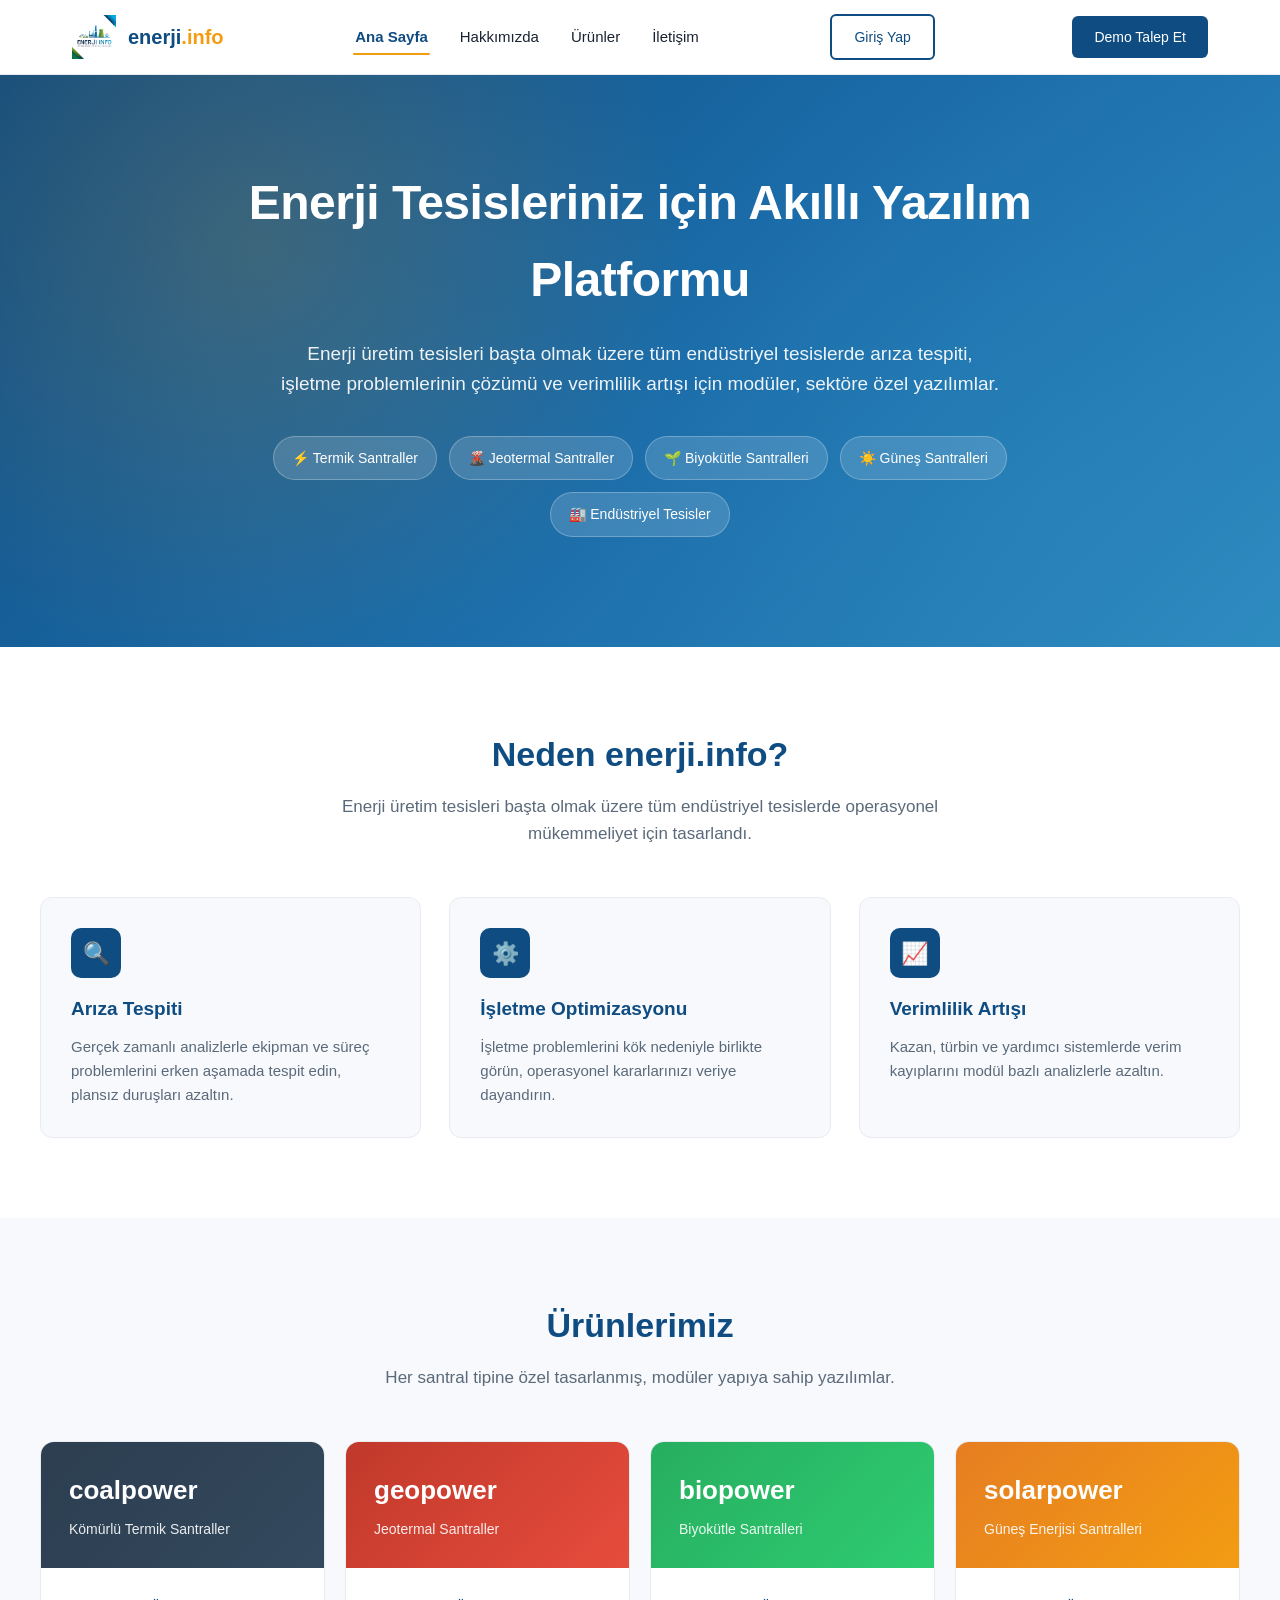
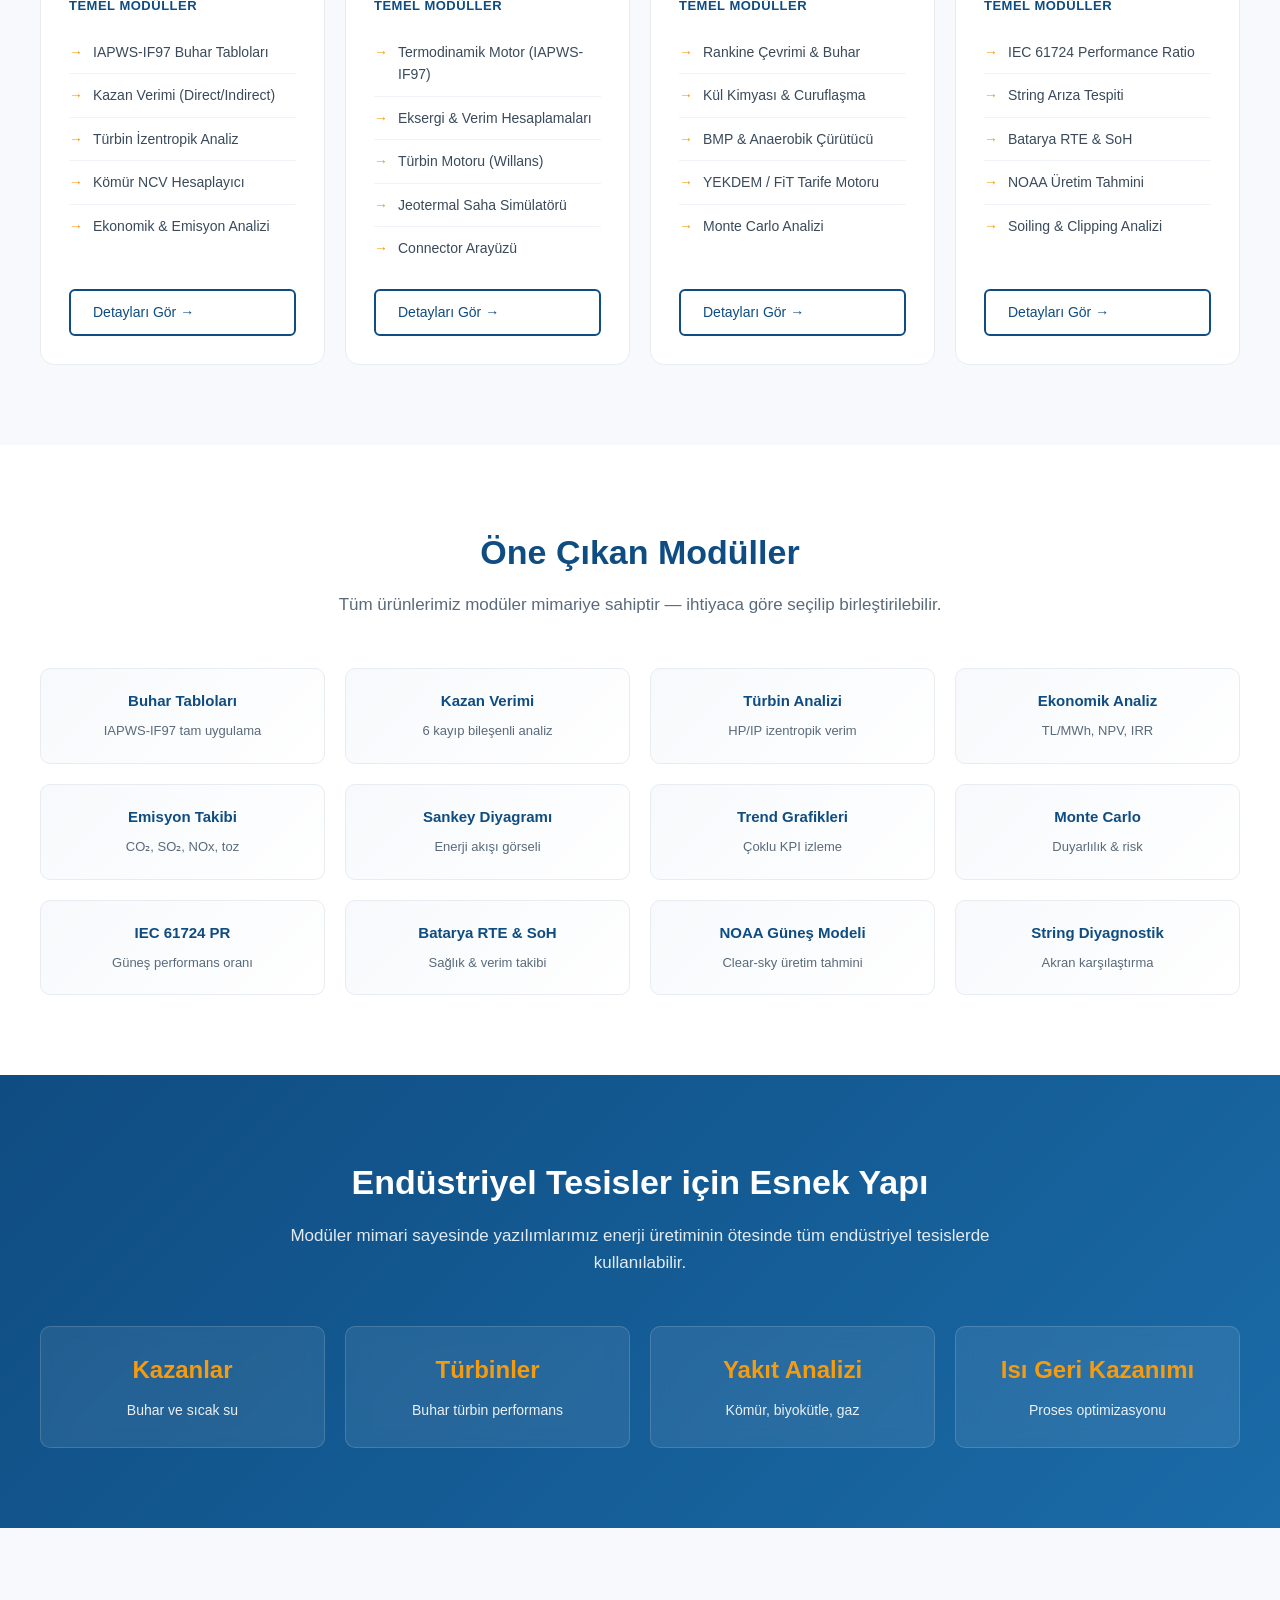
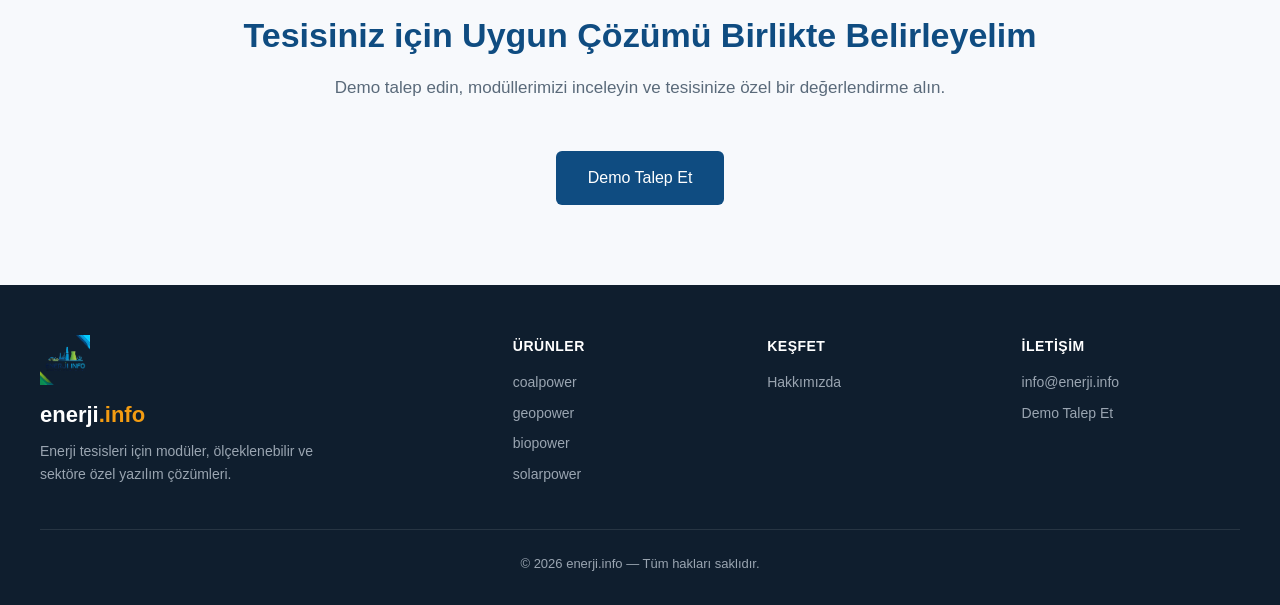
==== index.html @ 6d0bde65 "feat: initial commit + Giris Yap butonu (powersuite-zeta.vercel.app/login)" ====
<!DOCTYPE html>
<html lang="tr">
<head>
<meta charset="UTF-8">
<meta name="viewport" content="width=device-width, initial-scale=1.0">
<title>enerji.info — Enerji Yazılım Platformu</title>
<meta name="description" content="Enerji üretim tesisleri ve endüstriyel tesisler için arıza tespiti, işletme optimizasyonu ve verimlilik artışı yazılımları. coalpower, geopower, biopower.">
<!-- Open Graph / Sosyal paylaşım -->
<meta property="og:type" content="website">
<meta property="og:site_name" content="enerji.info">
<meta property="og:locale" content="tr_TR">
<meta property="og:url" content="https://enerjiinfoweb.vercel.app/">
<meta property="og:title" content="Enerji Tesisleri için Akıllı Yazılım Platformu — enerji.info">
<meta property="og:description" content="Enerji üretim tesisleri ve endüstriyel tesisler için arıza tespiti, işletme optimizasyonu ve verimlilik artışı yazılımları.">
<meta property="og:image" content="https://enerjiinfoweb.vercel.app/enerji.infologo.png">
<meta property="og:image:width" content="500">
<meta property="og:image:height" content="500">
<meta name="twitter:card" content="summary_large_image">
<meta name="twitter:title" content="Enerji Tesisleri için Akıllı Yazılım Platformu — enerji.info">
<meta name="twitter:description" content="Enerji üretim tesisleri ve endüstriyel tesisler için arıza tespiti, işletme optimizasyonu ve verimlilik artışı yazılımları.">
<meta name="twitter:image" content="https://enerjiinfoweb.vercel.app/enerji.infologo.png">
<link rel="canonical" href="https://enerjiinfoweb.vercel.app/">
<link rel="icon" href="enerji.infologo.png">
<link rel="stylesheet" href="assets/style.css">
</head>
<body>

<header class="site-header">
  <div class="nav">
    <a href="index.html" class="brand">
      <img src="enerji.infologo.png" alt="enerji.info">
      <span class="brand-text">enerji<span>.info</span></span>
    </a>
    <button class="mobile-toggle" aria-label="Menü">☰</button>
    <ul class="nav-links">
      <li><a href="index.html">Ana Sayfa</a></li>
      <li><a href="about.html">Hakkımızda</a></li>
      <li><a href="products.html">Ürünler</a></li>
      <li><a href="contact.html">İletişim</a></li>
    </ul>
    <a href="https://powersuite-zeta.vercel.app/login" class="cta-btn ghost" style="margin-right:8px;">Giriş Yap</a>
    <a href="contact.html" class="cta-btn">Demo Talep Et</a>
  </div>
</header>

<section class="hero">
  <div class="hero-content">
    <h1>Enerji Tesisleriniz için Akıllı Yazılım Platformu</h1>
    <p>Enerji üretim tesisleri başta olmak üzere tüm endüstriyel tesislerde arıza tespiti, işletme problemlerinin çözümü ve verimlilik artışı için modüler, sektöre özel yazılımlar.</p>
    <div class="hero-badges">
      <div class="badge">⚡ Termik Santraller</div>
      <div class="badge">🌋 Jeotermal Santraller</div>
      <div class="badge">🌱 Biyokütle Santralleri</div>
      <div class="badge">☀️ Güneş Santralleri</div>
      <div class="badge">🏭 Endüstriyel Tesisler</div>
    </div>
  </div>
</section>

<section>
  <div class="container">
    <div class="section-header">
      <h2>Neden enerji.info?</h2>
      <p>Enerji üretim tesisleri başta olmak üzere tüm endüstriyel tesislerde operasyonel mükemmeliyet için tasarlandı.</p>
    </div>
    <div class="grid-3">
      <div class="card">
        <div class="card-icon">🔍</div>
        <h3>Arıza Tespiti</h3>
        <p>Gerçek zamanlı analizlerle ekipman ve süreç problemlerini erken aşamada tespit edin, plansız duruşları azaltın.</p>
      </div>
      <div class="card">
        <div class="card-icon">⚙️</div>
        <h3>İşletme Optimizasyonu</h3>
        <p>İşletme problemlerini kök nedeniyle birlikte görün, operasyonel kararlarınızı veriye dayandırın.</p>
      </div>
      <div class="card">
        <div class="card-icon">📈</div>
        <h3>Verimlilik Artışı</h3>
        <p>Kazan, türbin ve yardımcı sistemlerde verim kayıplarını modül bazlı analizlerle azaltın.</p>
      </div>
    </div>
  </div>
</section>

<section class="bg-soft">
  <div class="container">
    <div class="section-header">
      <h2>Ürünlerimiz</h2>
      <p>Her santral tipine özel tasarlanmış, modüler yapıya sahip yazılımlar.</p>
    </div>
    <div class="grid-4">

      <div class="product-card">
        <div class="product-header coalpower-header">
          <h3>coalpower</h3>
          <p>Kömürlü Termik Santraller</p>
        </div>
        <div class="product-body">
          <h4>Temel Modüller</h4>
          <ul class="module-list">
            <li>IAPWS-IF97 Buhar Tabloları</li>
            <li>Kazan Verimi (Direct/Indirect)</li>
            <li>Türbin İzentropik Analiz</li>
            <li>Kömür NCV Hesaplayıcı</li>
            <li>Ekonomik & Emisyon Analizi</li>
          </ul>
          <a href="coalpower.html" class="cta-btn ghost">Detayları Gör →</a>
        </div>
      </div>

      <div class="product-card">
        <div class="product-header geopower-header">
          <h3>geopower</h3>
          <p>Jeotermal Santraller</p>
        </div>
        <div class="product-body">
          <h4>Temel Modüller</h4>
          <ul class="module-list">
            <li>Termodinamik Motor (IAPWS-IF97)</li>
            <li>Eksergi & Verim Hesaplamaları</li>
            <li>Türbin Motoru (Willans)</li>
            <li>Jeotermal Saha Simülatörü</li>
            <li>Connector Arayüzü</li>
          </ul>
          <a href="geopower.html" class="cta-btn ghost">Detayları Gör →</a>
        </div>
      </div>

      <div class="product-card">
        <div class="product-header biopower-header">
          <h3>biopower</h3>
          <p>Biyokütle Santralleri</p>
        </div>
        <div class="product-body">
          <h4>Temel Modüller</h4>
          <ul class="module-list">
            <li>Rankine Çevrimi & Buhar</li>
            <li>Kül Kimyası & Curuflaşma</li>
            <li>BMP & Anaerobik Çürütücü</li>
            <li>YEKDEM / FiT Tarife Motoru</li>
            <li>Monte Carlo Analizi</li>
          </ul>
          <a href="biopower.html" class="cta-btn ghost">Detayları Gör →</a>
        </div>
      </div>

      <div class="product-card">
        <div class="product-header solarpower-header">
          <h3>solarpower</h3>
          <p>Güneş Enerjisi Santralleri</p>
        </div>
        <div class="product-body">
          <h4>Temel Modüller</h4>
          <ul class="module-list">
            <li>IEC 61724 Performance Ratio</li>
            <li>String Arıza Tespiti</li>
            <li>Batarya RTE & SoH</li>
            <li>NOAA Üretim Tahmini</li>
            <li>Soiling & Clipping Analizi</li>
          </ul>
          <a href="solarpower.html" class="cta-btn ghost">Detayları Gör →</a>
        </div>
      </div>

    </div>
  </div>
</section>

<section>
  <div class="container">
    <div class="section-header">
      <h2>Öne Çıkan Modüller</h2>
      <p>Tüm ürünlerimiz modüler mimariye sahiptir — ihtiyaca göre seçilip birleştirilebilir.</p>
    </div>
    <div class="grid-4">
      <div class="module-chip"><strong>Buhar Tabloları</strong><span>IAPWS-IF97 tam uygulama</span></div>
      <div class="module-chip"><strong>Kazan Verimi</strong><span>6 kayıp bileşenli analiz</span></div>
      <div class="module-chip"><strong>Türbin Analizi</strong><span>HP/IP izentropik verim</span></div>
      <div class="module-chip"><strong>Ekonomik Analiz</strong><span>TL/MWh, NPV, IRR</span></div>
      <div class="module-chip"><strong>Emisyon Takibi</strong><span>CO₂, SO₂, NOx, toz</span></div>
      <div class="module-chip"><strong>Sankey Diyagramı</strong><span>Enerji akışı görseli</span></div>
      <div class="module-chip"><strong>Trend Grafikleri</strong><span>Çoklu KPI izleme</span></div>
      <div class="module-chip"><strong>Monte Carlo</strong><span>Duyarlılık & risk</span></div>
      <div class="module-chip"><strong>IEC 61724 PR</strong><span>Güneş performans oranı</span></div>
      <div class="module-chip"><strong>Batarya RTE & SoH</strong><span>Sağlık & verim takibi</span></div>
      <div class="module-chip"><strong>NOAA Güneş Modeli</strong><span>Clear-sky üretim tahmini</span></div>
      <div class="module-chip"><strong>String Diyagnostik</strong><span>Akran karşılaştırma</span></div>
    </div>
  </div>
</section>

<section class="bg-primary">
  <div class="container">
    <div class="section-header">
      <h2>Endüstriyel Tesisler için Esnek Yapı</h2>
      <p>Modüler mimari sayesinde yazılımlarımız enerji üretiminin ötesinde tüm endüstriyel tesislerde kullanılabilir.</p>
    </div>
    <div class="grid-4">
      <div class="ind-item"><strong>Kazanlar</strong><span>Buhar ve sıcak su</span></div>
      <div class="ind-item"><strong>Türbinler</strong><span>Buhar türbin performans</span></div>
      <div class="ind-item"><strong>Yakıt Analizi</strong><span>Kömür, biyokütle, gaz</span></div>
      <div class="ind-item"><strong>Isı Geri Kazanımı</strong><span>Proses optimizasyonu</span></div>
    </div>
  </div>
</section>

<section class="bg-soft">
  <div class="container">
    <div class="section-header">
      <h2>Tesisiniz için Uygun Çözümü Birlikte Belirleyelim</h2>
      <p>Demo talep edin, modüllerimizi inceleyin ve tesisinize özel bir değerlendirme alın.</p>
    </div>
    <div style="text-align: center;">
      <a href="contact.html" class="cta-btn large">Demo Talep Et</a>
    </div>
  </div>
</section>

<footer class="site-footer">
  <div class="footer-content">
    <div class="footer-brand">
      <img src="enerji.infologo.png" alt="enerji.info logo">
      <div class="brand-text">enerji<span style="color:#f39c12;">.info</span></div>
      <p>Enerji tesisleri için modüler, ölçeklenebilir ve sektöre özel yazılım çözümleri.</p>
    </div>
    <div class="footer-col">
      <h5>Ürünler</h5>
      <ul>
        <li><a href="coalpower.html">coalpower</a></li>
        <li><a href="geopower.html">geopower</a></li>
        <li><a href="biopower.html">biopower</a></li>
        <li><a href="solarpower.html">solarpower</a></li>
      </ul>
    </div>
    <div class="footer-col">
      <h5>Keşfet</h5>
      <ul>
        <li><a href="about.html">Hakkımızda</a></li>
          </ul>
    </div>
    <div class="footer-col">
      <h5>İletişim</h5>
      <ul>
        <li><a href="mailto:info@enerji.info">info@enerji.info</a></li>
        <li><a href="contact.html">Demo Talep Et</a></li>
      </ul>
    </div>
  </div>
  <div class="footer-bottom">© 2026 enerji.info — Tüm hakları saklıdır.</div>
</footer>

<script src="assets/nav.js"></script>
<!-- Vercel Web Analytics + Speed Insights -->
<script defer src="/_vercel/insights/script.js"></script>
<script defer src="/_vercel/speed-insights/script.js"></script>
</body>
</html>
---- assets/style.css ----
/* ===== enerji.info — shared stylesheet ===== */
* { margin: 0; padding: 0; box-sizing: border-box; }

:root {
  --primary: #0f4c81;
  --primary-dark: #0a3862;
  --accent: #f39c12;
  --coalpower: #2c3e50;
  --geopower: #c0392b;
  --biopower: #27ae60;
  --bg: #ffffff;
  --bg-soft: #f7f9fc;
  --text: #1a2332;
  --text-muted: #5a6a7a;
  --border: #e8ecf1;
}

html { scroll-behavior: smooth; }
body {
  font-family: -apple-system, BlinkMacSystemFont, 'Segoe UI', Roboto, sans-serif;
  line-height: 1.6;
  color: var(--text);
  background: var(--bg);
}
a { color: inherit; text-decoration: none; }
img { max-width: 100%; height: auto; display: block; }

/* ===== Header / Nav ===== */
header.site-header {
  position: sticky;
  top: 0;
  background: rgba(255,255,255,0.96);
  backdrop-filter: blur(10px);
  border-bottom: 1px solid var(--border);
  z-index: 100;
}
.nav {
  max-width: 1200px;
  margin: 0 auto;
  padding: 14px 32px;
  display: flex;
  justify-content: space-between;
  align-items: center;
  gap: 24px;
}
.brand {
  display: flex;
  align-items: center;
  gap: 12px;
}
.brand img {
  height: 44px;
  width: 44px;
  object-fit: contain;
}
.brand-text {
  font-size: 20px;
  font-weight: 700;
  color: var(--primary);
}
.brand-text span { color: var(--accent); }

.nav-links {
  display: flex;
  gap: 28px;
  font-size: 15px;
  list-style: none;
}
.nav-links a {
  padding: 6px 2px;
  position: relative;
  transition: color 0.2s;
}
.nav-links a:hover { color: var(--primary); }
.nav-links a.active {
  color: var(--primary);
  font-weight: 600;
}
.nav-links a.active::after {
  content: '';
  position: absolute;
  left: 0; right: 0; bottom: -4px;
  height: 2px;
  background: var(--accent);
  border-radius: 2px;
}

.cta-btn {
  background: var(--primary);
  color: #fff !important;
  padding: 10px 22px;
  border-radius: 6px;
  font-size: 14px;
  font-weight: 500;
  transition: background 0.2s, transform 0.1s;
  display: inline-block;
  border: none;
  cursor: pointer;
}
.cta-btn:hover { background: var(--primary-dark); }
.cta-btn.large { padding: 14px 32px; font-size: 16px; }
.cta-btn.ghost {
  background: transparent;
  color: var(--primary) !important;
  border: 2px solid var(--primary);
}
.cta-btn.ghost:hover { background: var(--primary); color: #fff !important; }

/* Mobile menu */
.mobile-toggle {
  display: none;
  background: none;
  border: none;
  font-size: 24px;
  cursor: pointer;
  color: var(--primary);
}

/* ===== Hero ===== */
.hero {
  background: linear-gradient(135deg, #0f4c81 0%, #1a6ba8 50%, #2e8bc0 100%);
  color: #fff;
  padding: 90px 32px 110px;
  text-align: center;
  position: relative;
  overflow: hidden;
}
.hero::before {
  content: '';
  position: absolute;
  inset: 0;
  background-image:
    radial-gradient(circle at 20% 30%, rgba(243,156,18,0.18) 0%, transparent 40%),
    radial-gradient(circle at 80% 70%, rgba(46,139,192,0.22) 0%, transparent 40%);
}
.hero-content { position: relative; max-width: 900px; margin: 0 auto; }
.hero h1 {
  font-size: 48px;
  font-weight: 700;
  margin-bottom: 20px;
  letter-spacing: -0.5px;
}
.hero p {
  font-size: 19px;
  opacity: 0.92;
  max-width: 720px;
  margin: 0 auto 32px;
}
.hero-badges {
  display: flex;
  gap: 12px;
  justify-content: center;
  flex-wrap: wrap;
  margin-top: 36px;
}
.badge {
  background: rgba(255,255,255,0.15);
  padding: 10px 18px;
  border-radius: 30px;
  font-size: 14px;
  border: 1px solid rgba(255,255,255,0.25);
}

/* Secondary hero (for subpages) */
.page-hero {
  background: linear-gradient(135deg, #0f4c81, #1a6ba8);
  color: #fff;
  padding: 70px 32px 60px;
  text-align: center;
}
.page-hero h1 {
  font-size: 40px;
  margin-bottom: 12px;
  font-weight: 700;
}
.page-hero p {
  font-size: 17px;
  opacity: 0.9;
  max-width: 720px;
  margin: 0 auto;
}
.breadcrumb {
  margin-top: 14px;
  font-size: 13px;
  opacity: 0.8;
}
.breadcrumb a { color: #fff; }
.breadcrumb a:hover { text-decoration: underline; }

/* ===== Sections ===== */
section { padding: 80px 32px; }
.container { max-width: 1200px; margin: 0 auto; }
.section-header { text-align: center; margin-bottom: 50px; }
.section-header.left { text-align: left; margin-bottom: 30px; }
.section-header h2 {
  font-size: 34px;
  font-weight: 700;
  margin-bottom: 12px;
  color: var(--primary);
}
.section-header p {
  font-size: 17px;
  color: var(--text-muted);
  max-width: 700px;
  margin: 0 auto;
}
.section-header.left p { margin: 0; }

.bg-soft { background: var(--bg-soft); }
.bg-primary {
  background: linear-gradient(135deg, var(--primary), #1a6ba8);
  color: #fff;
}
.bg-primary h2 { color: #fff; }
.bg-primary .section-header p { color: rgba(255,255,255,0.88); }

/* ===== Grids ===== */
.grid-3 { display: grid; grid-template-columns: repeat(3, 1fr); gap: 28px; }
.grid-4 { display: grid; grid-template-columns: repeat(4, 1fr); gap: 20px; }
.grid-2 { display: grid; grid-template-columns: repeat(2, 1fr); gap: 32px; }

/* ===== Cards ===== */
.card {
  padding: 30px;
  border-radius: 12px;
  background: var(--bg-soft);
  border: 1px solid var(--border);
  transition: transform 0.2s, box-shadow 0.2s;
}
.card.white { background: #fff; }
.card:hover {
  transform: translateY(-4px);
  box-shadow: 0 12px 32px rgba(15,76,129,0.1);
}
.card-icon {
  width: 50px; height: 50px;
  border-radius: 10px;
  background: var(--primary);
  color: #fff;
  display: flex;
  align-items: center;
  justify-content: center;
  font-size: 22px;
  margin-bottom: 16px;
}
.card h3 { font-size: 19px; margin-bottom: 10px; color: var(--primary); }
.card p { color: var(--text-muted); font-size: 15px; }

/* ===== Product Cards ===== */
.product-card {
  background: #fff;
  border-radius: 14px;
  overflow: hidden;
  border: 1px solid var(--border);
  transition: transform 0.2s, box-shadow 0.2s;
  display: flex;
  flex-direction: column;
}
.product-card:hover {
  transform: translateY(-6px);
  box-shadow: 0 16px 40px rgba(15,76,129,0.12);
}
.product-header {
  padding: 28px;
  color: #fff;
}
.product-header h3 { font-size: 26px; margin-bottom: 6px; font-weight: 700; }
.product-header p { font-size: 14px; opacity: 0.9; }
.coalpower-header { background: linear-gradient(135deg, #2c3e50, #34495e); }
.geopower-header { background: linear-gradient(135deg, #c0392b, #e74c3c); }
.biopower-header { background: linear-gradient(135deg, #27ae60, #2ecc71); }
.solarpower-header { background: linear-gradient(135deg, #e67e22, #f39c12); }

.product-body { padding: 28px; flex-grow: 1; display: flex; flex-direction: column; }
.product-body h4 {
  font-size: 13px;
  color: var(--primary);
  font-weight: 600;
  margin-bottom: 14px;
  text-transform: uppercase;
  letter-spacing: 0.5px;
}
.module-list {
  list-style: none;
  margin-bottom: 20px;
  flex-grow: 1;
}
.module-list li {
  padding: 10px 0;
  border-bottom: 1px solid #f0f3f7;
  font-size: 14px;
  color: #3a4a5a;
  display: flex;
  align-items: flex-start;
  gap: 10px;
}
.module-list li:last-child { border-bottom: none; }
.module-list li::before {
  content: '→';
  color: var(--accent);
  font-weight: 700;
  flex-shrink: 0;
}

/* ===== Module chips ===== */
.module-chip {
  background: linear-gradient(135deg, var(--bg-soft), #fff);
  border: 1px solid var(--border);
  border-radius: 10px;
  padding: 20px;
  text-align: center;
}
.module-chip strong {
  display: block;
  color: var(--primary);
  font-size: 15px;
  margin-bottom: 4px;
}
.module-chip span {
  font-size: 13px;
  color: var(--text-muted);
}

/* ===== Module Detail Table ===== */
.module-table {
  width: 100%;
  border-collapse: collapse;
  margin: 20px 0;
  background: #fff;
  border-radius: 10px;
  overflow: hidden;
  border: 1px solid var(--border);
  font-size: 14px;
}
.module-table th {
  background: var(--primary);
  color: #fff;
  padding: 14px;
  text-align: left;
  font-weight: 600;
  font-size: 13px;
  text-transform: uppercase;
  letter-spacing: 0.5px;
}
.module-table td {
  padding: 14px;
  border-bottom: 1px solid var(--border);
  color: var(--text);
  vertical-align: top;
}
.module-table tr:last-child td { border-bottom: none; }
.module-table tr:nth-child(even) td { background: var(--bg-soft); }
.module-table code {
  background: #eef2f7;
  padding: 2px 6px;
  border-radius: 4px;
  font-size: 12px;
  color: var(--primary-dark);
  font-family: 'Consolas', monospace;
}

/* ===== Industrial grid ===== */
.ind-item {
  background: rgba(255,255,255,0.08);
  border: 1px solid rgba(255,255,255,0.15);
  padding: 24px;
  border-radius: 10px;
  backdrop-filter: blur(10px);
  text-align: center;
}
.ind-item strong {
  color: var(--accent);
  font-size: 24px;
  display: block;
  margin-bottom: 8px;
}
.ind-item span { font-size: 14px; opacity: 0.9; }

/* ===== Use case row ===== */
.use-case {
  display: grid;
  grid-template-columns: 80px 1fr;
  gap: 24px;
  padding: 28px;
  background: #fff;
  border: 1px solid var(--border);
  border-radius: 12px;
  margin-bottom: 20px;
}
.use-case .uc-num {
  font-size: 42px;
  font-weight: 800;
  color: var(--accent);
  line-height: 1;
}
.use-case h3 {
  font-size: 21px;
  color: var(--primary);
  margin-bottom: 10px;
}
.use-case p { color: var(--text-muted); }

/* ===== Contact form ===== */
.contact-wrapper {
  display: grid;
  grid-template-columns: 1fr 1.5fr;
  gap: 40px;
  align-items: start;
}
.contact-info { padding: 30px; background: var(--bg-soft); border-radius: 12px; }
.contact-info h3 { color: var(--primary); margin-bottom: 16px; font-size: 22px; }
.contact-info .info-item { margin-bottom: 18px; }
.contact-info .info-item strong {
  display: block;
  color: var(--primary);
  font-size: 13px;
  text-transform: uppercase;
  letter-spacing: 0.5px;
  margin-bottom: 4px;
}
.contact-info .info-item a { color: var(--text); }
.contact-info .info-item a:hover { color: var(--primary); }

.contact-form {
  background: #fff;
  padding: 36px;
  border-radius: 12px;
  border: 1px solid var(--border);
  box-shadow: 0 4px 16px rgba(15,76,129,0.06);
}
.form-row { display: grid; grid-template-columns: 1fr 1fr; gap: 16px; }
.form-group { margin-bottom: 18px; }
.form-group label {
  display: block;
  font-size: 13px;
  font-weight: 600;
  color: var(--primary);
  margin-bottom: 6px;
}
.form-group input,
.form-group select,
.form-group textarea {
  width: 100%;
  padding: 12px 14px;
  border: 1px solid var(--border);
  border-radius: 8px;
  font-size: 15px;
  font-family: inherit;
  color: var(--text);
  background: #fff;
  transition: border 0.2s, box-shadow 0.2s;
}
.form-group input:focus,
.form-group select:focus,
.form-group textarea:focus {
  outline: none;
  border-color: var(--primary);
  box-shadow: 0 0 0 3px rgba(15,76,129,0.1);
}
.form-group textarea { resize: vertical; min-height: 120px; }
.form-note {
  font-size: 13px;
  color: var(--text-muted);
  margin-top: 10px;
  text-align: center;
}
.form-success {
  display: none;
  padding: 16px;
  background: #e8f5e9;
  border: 1px solid #27ae60;
  color: #1b5e20;
  border-radius: 8px;
  margin-bottom: 16px;
  text-align: center;
}

/* ===== Docs page ===== */
.docs-layout {
  display: grid;
  grid-template-columns: 240px 1fr;
  gap: 40px;
}
.docs-nav {
  position: sticky;
  top: 100px;
  align-self: start;
  padding: 20px;
  background: var(--bg-soft);
  border-radius: 10px;
  border: 1px solid var(--border);
}
.docs-nav h4 {
  font-size: 13px;
  color: var(--primary);
  margin-bottom: 12px;
  text-transform: uppercase;
  letter-spacing: 0.5px;
}
.docs-nav ul { list-style: none; }
.docs-nav li { margin-bottom: 8px; }
.docs-nav a {
  font-size: 14px;
  color: var(--text-muted);
  padding: 6px 0;
  display: block;
}
.docs-nav a:hover { color: var(--primary); }

.docs-content h2 {
  color: var(--primary);
  font-size: 26px;
  margin: 30px 0 14px;
  padding-bottom: 10px;
  border-bottom: 2px solid var(--border);
}
.docs-content h2:first-child { margin-top: 0; }
.docs-content h3 {
  color: var(--primary-dark);
  font-size: 19px;
  margin: 24px 0 10px;
}
.docs-content p { margin-bottom: 14px; color: var(--text); }
.docs-content ul, .docs-content ol {
  margin: 0 0 16px 22px;
  color: var(--text);
}
.docs-content li { margin-bottom: 6px; }
.docs-content code {
  background: #eef2f7;
  padding: 2px 6px;
  border-radius: 4px;
  font-size: 13px;
  color: var(--primary-dark);
  font-family: 'Consolas', monospace;
}
.docs-content pre {
  background: #1a2332;
  color: #e8ecf1;
  padding: 16px;
  border-radius: 8px;
  overflow-x: auto;
  font-size: 13px;
  margin: 14px 0;
}
.docs-content pre code {
  background: transparent;
  color: inherit;
  padding: 0;
}

/* ===== CTA / Footer ===== */
footer.site-footer {
  background: #0f1e2e;
  color: #9aa5b1;
  padding: 50px 32px 30px;
}
.footer-content {
  max-width: 1200px;
  margin: 0 auto;
  display: grid;
  grid-template-columns: 2fr 1fr 1fr 1fr;
  gap: 36px;
}
.footer-brand img {
  height: 50px;
  width: 50px;
  margin-bottom: 12px;
  filter: brightness(1.2);
}
.footer-brand .brand-text {
  color: #fff;
  font-size: 22px;
  margin-bottom: 8px;
}
.footer-brand p { font-size: 14px; max-width: 300px; }
.footer-col h5 {
  color: #fff;
  font-size: 14px;
  text-transform: uppercase;
  letter-spacing: 0.5px;
  margin-bottom: 14px;
}
.footer-col ul { list-style: none; }
.footer-col li { margin-bottom: 8px; font-size: 14px; }
.footer-col a:hover { color: #f39c12; }
.footer-bottom {
  max-width: 1200px;
  margin: 36px auto 0;
  padding-top: 24px;
  border-top: 1px solid rgba(255,255,255,0.1);
  font-size: 13px;
  text-align: center;
}

/* ===== Responsive ===== */
@media (max-width: 900px) {
  .grid-3, .grid-4, .grid-2, .contact-wrapper, .docs-layout { grid-template-columns: 1fr; }
  .form-row { grid-template-columns: 1fr; }
  .docs-nav { position: static; }
  .footer-content { grid-template-columns: 1fr 1fr; }
  .hero h1 { font-size: 34px; }
  .hero p { font-size: 17px; }
  .page-hero h1 { font-size: 28px; }
  .section-header h2 { font-size: 26px; }
  .nav-links { display: none; }
  .nav-links.mobile-open {
    display: flex;
    position: absolute;
    top: 100%;
    left: 0; right: 0;
    background: #fff;
    flex-direction: column;
    padding: 20px;
    border-bottom: 1px solid var(--border);
    gap: 14px;
  }
  .mobile-toggle { display: block; }
}
@media (max-width: 600px) {
  section { padding: 60px 20px; }
  .hero { padding: 70px 20px 80px; }
  .nav { padding: 12px 20px; }
  .footer-content { grid-template-columns: 1fr; }
}
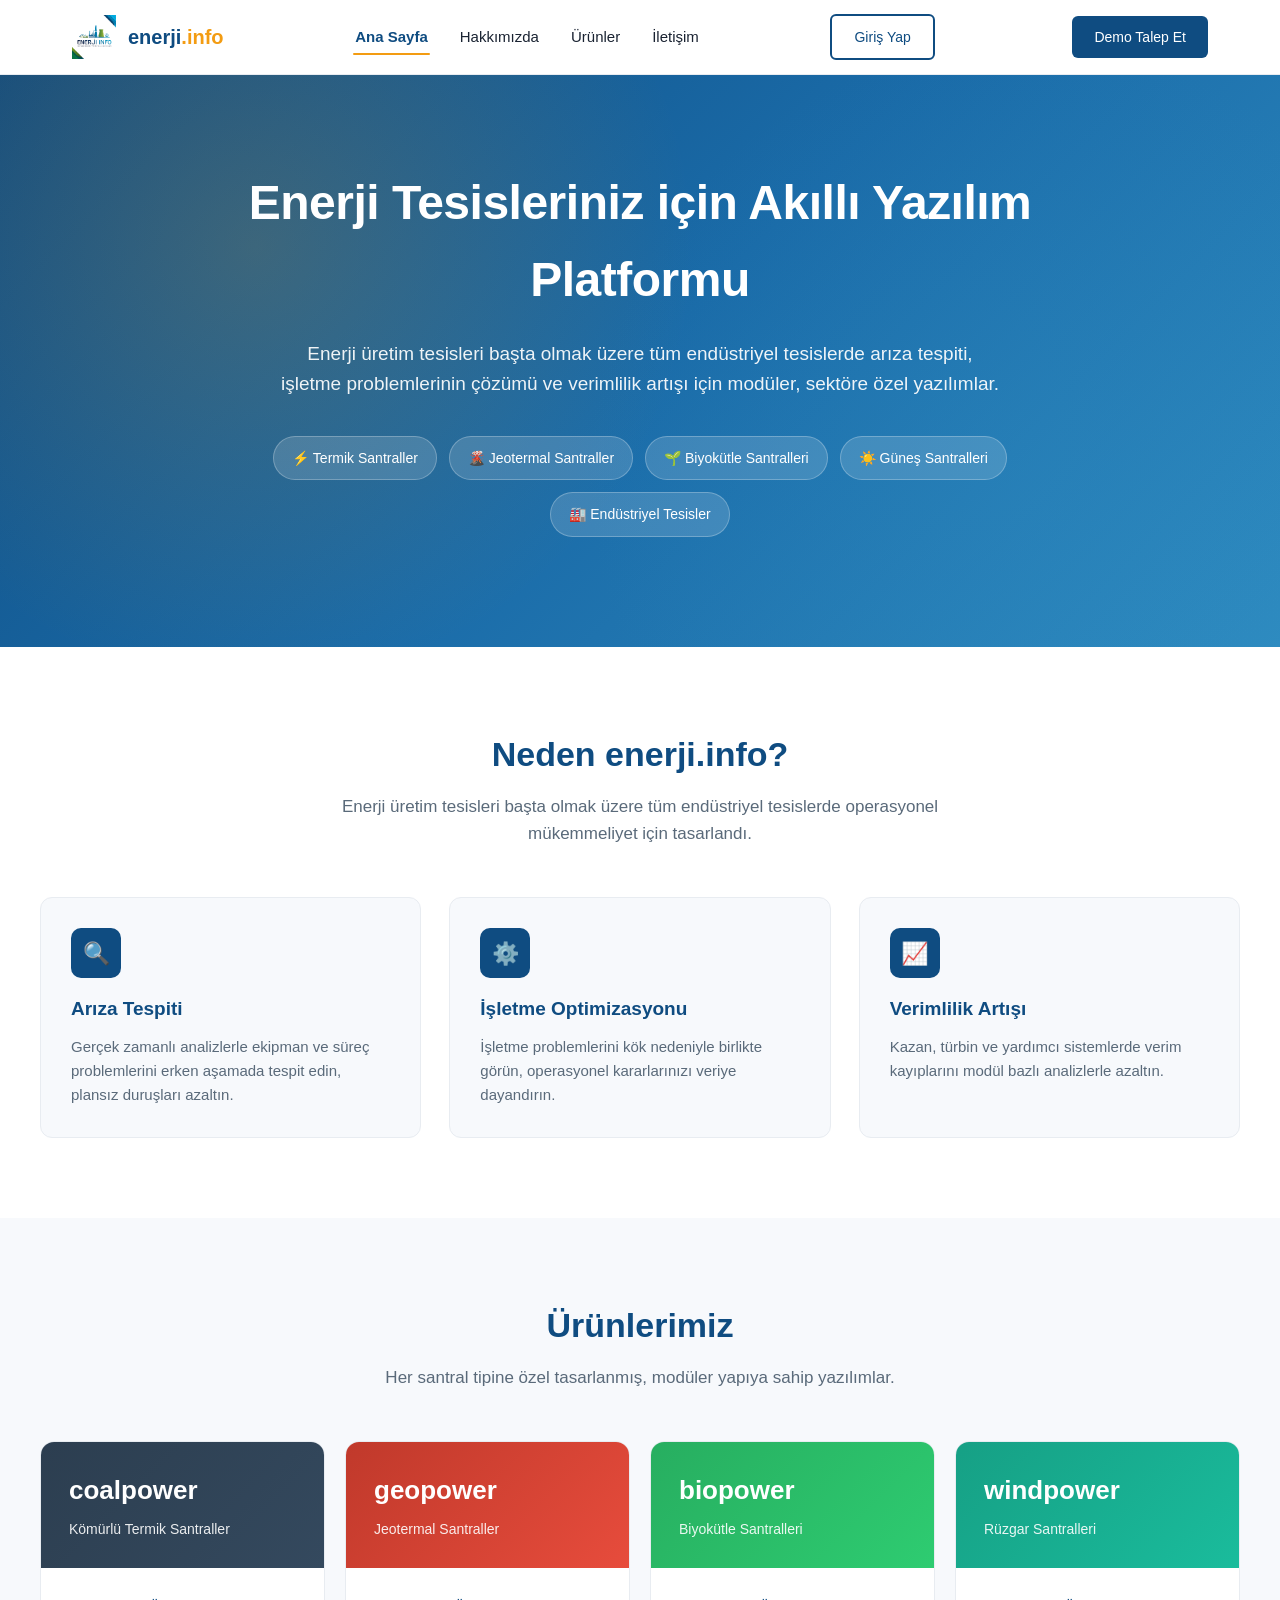
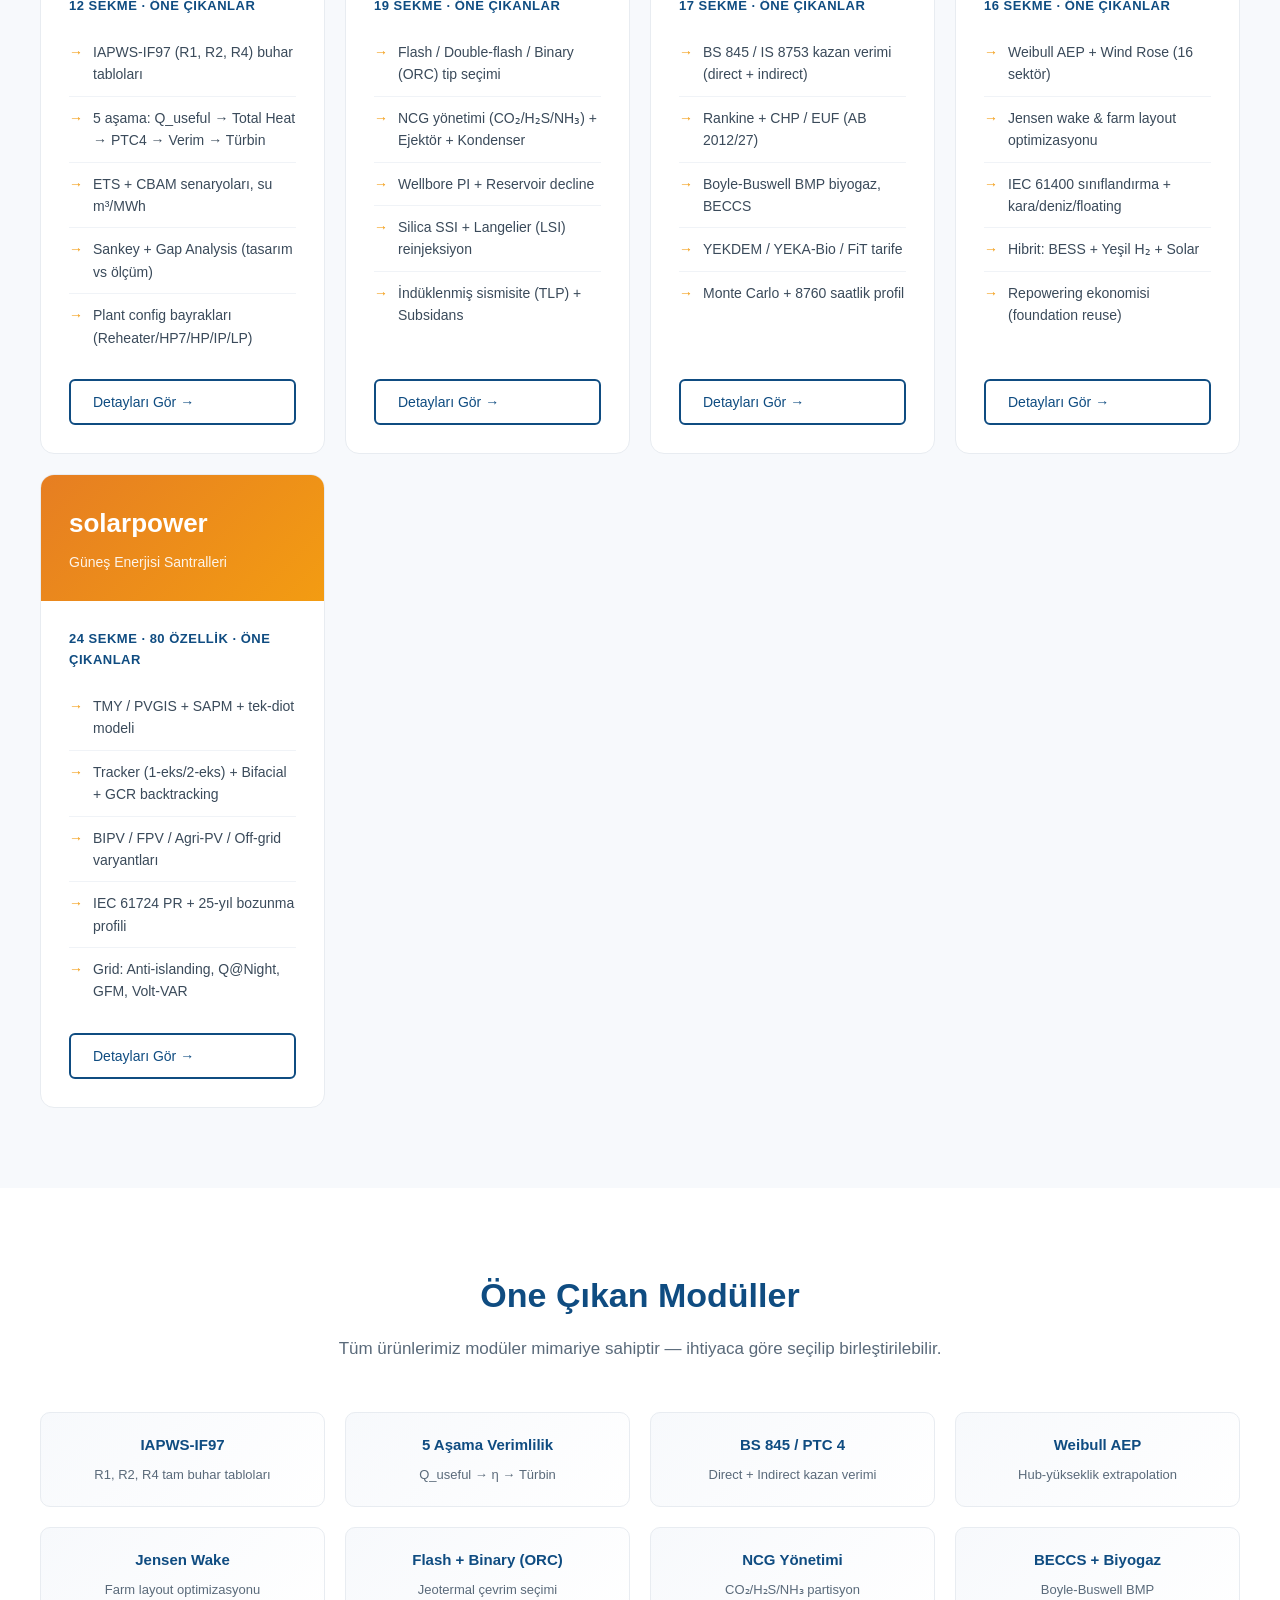
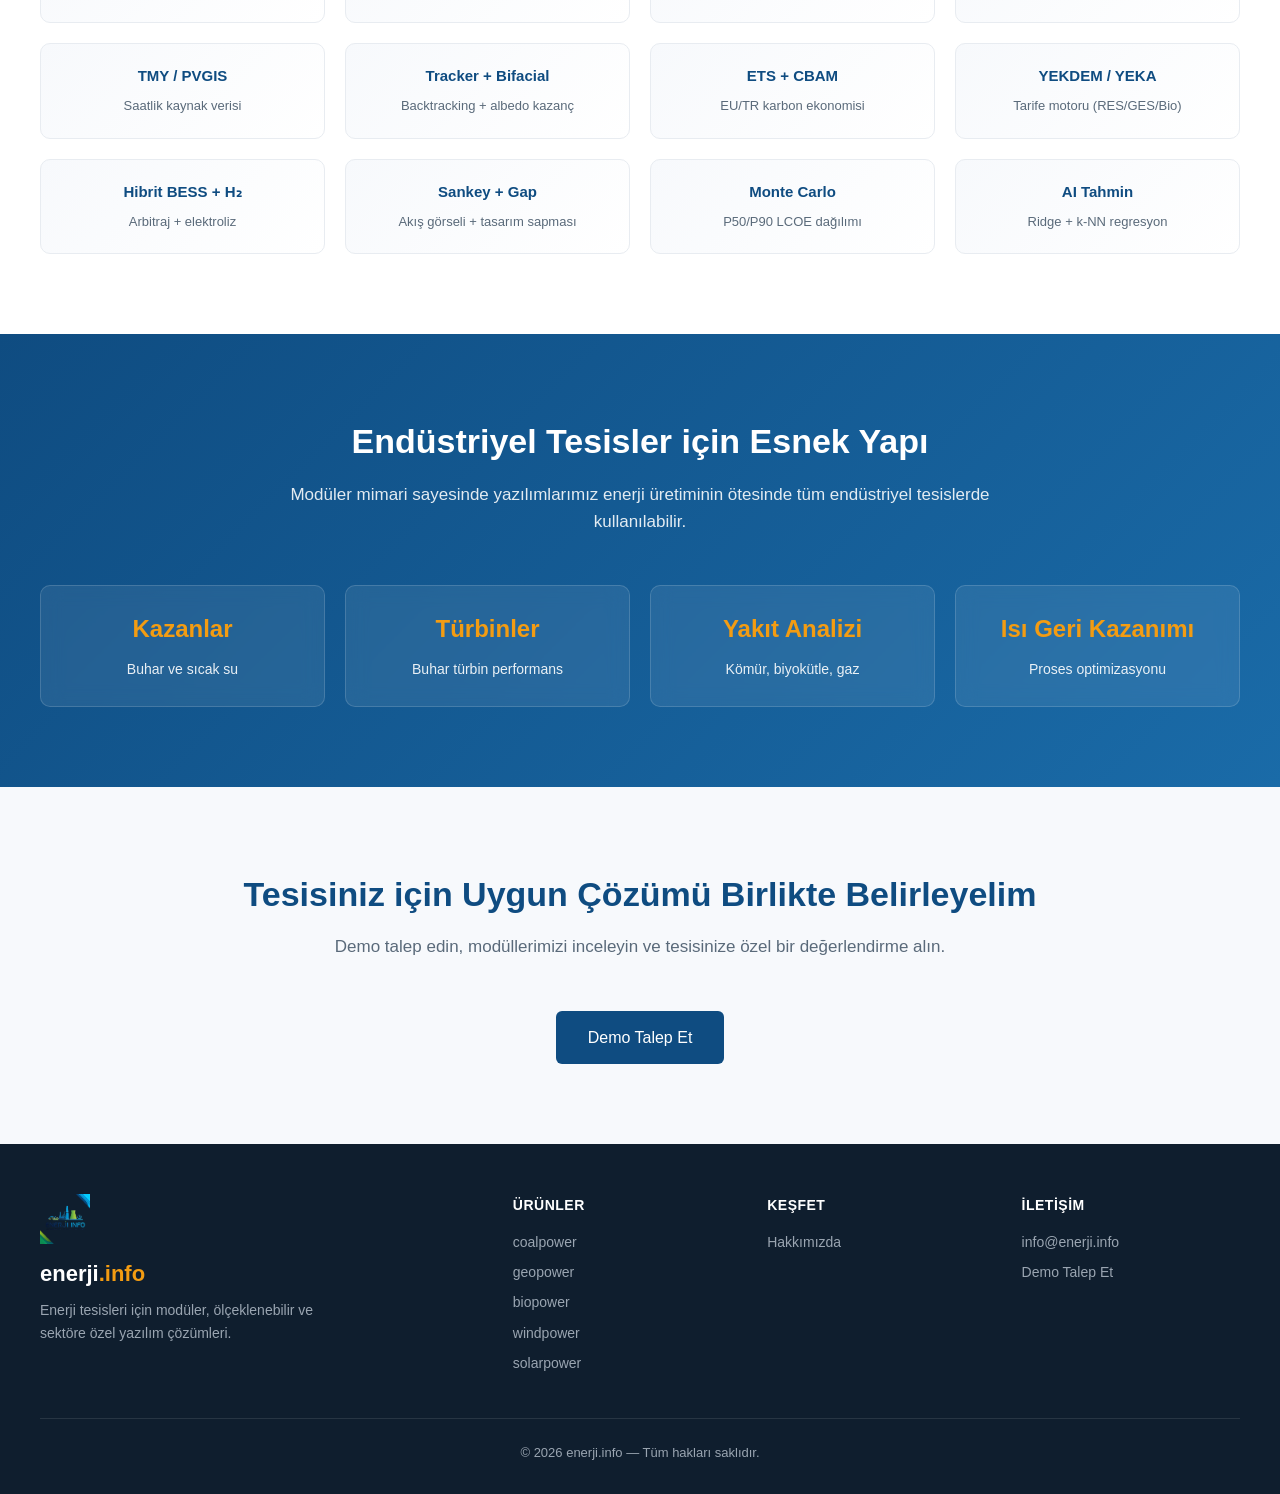
==== commit 755003bf: "feat: web sitesi yazilima gore yenilendi (5 urun, gercek sekme/ozellikleri)" ====
--- a/index.html
+++ b/index.html
@@ -97,13 +97,13 @@
           <p>Kömürlü Termik Santraller</p>
         </div>
         <div class="product-body">
-          <h4>Temel Modüller</h4>
-          <ul class="module-list">
-            <li>IAPWS-IF97 Buhar Tabloları</li>
-            <li>Kazan Verimi (Direct/Indirect)</li>
-            <li>Türbin İzentropik Analiz</li>
-            <li>Kömür NCV Hesaplayıcı</li>
-            <li>Ekonomik & Emisyon Analizi</li>
+          <h4>12 Sekme · Öne Çıkanlar</h4>
+          <ul class="module-list">
+            <li>IAPWS-IF97 (R1, R2, R4) buhar tabloları</li>
+            <li>5 aşama: Q_useful → Total Heat → PTC4 → Verim → Türbin</li>
+            <li>ETS + CBAM senaryoları, su m³/MWh</li>
+            <li>Sankey + Gap Analysis (tasarım vs ölçüm)</li>
+            <li>Plant config bayrakları (Reheater/HP7/HP/IP/LP)</li>
           </ul>
           <a href="coalpower.html" class="cta-btn ghost">Detayları Gör →</a>
         </div>
@@ -115,13 +115,13 @@
           <p>Jeotermal Santraller</p>
         </div>
         <div class="product-body">
-          <h4>Temel Modüller</h4>
-          <ul class="module-list">
-            <li>Termodinamik Motor (IAPWS-IF97)</li>
-            <li>Eksergi & Verim Hesaplamaları</li>
-            <li>Türbin Motoru (Willans)</li>
-            <li>Jeotermal Saha Simülatörü</li>
-            <li>Connector Arayüzü</li>
+          <h4>19 Sekme · Öne Çıkanlar</h4>
+          <ul class="module-list">
+            <li>Flash / Double-flash / Binary (ORC) tip seçimi</li>
+            <li>NCG yönetimi (CO₂/H₂S/NH₃) + Ejektör + Kondenser</li>
+            <li>Wellbore PI + Reservoir decline</li>
+            <li>Silica SSI + Langelier (LSI) reinjeksiyon</li>
+            <li>İndüklenmiş sismisite (TLP) + Subsidans</li>
           </ul>
           <a href="geopower.html" class="cta-btn ghost">Detayları Gör →</a>
         </div>
@@ -133,15 +133,33 @@
           <p>Biyokütle Santralleri</p>
         </div>
         <div class="product-body">
-          <h4>Temel Modüller</h4>
-          <ul class="module-list">
-            <li>Rankine Çevrimi & Buhar</li>
-            <li>Kül Kimyası & Curuflaşma</li>
-            <li>BMP & Anaerobik Çürütücü</li>
-            <li>YEKDEM / FiT Tarife Motoru</li>
-            <li>Monte Carlo Analizi</li>
+          <h4>17 Sekme · Öne Çıkanlar</h4>
+          <ul class="module-list">
+            <li>BS 845 / IS 8753 kazan verimi (direct + indirect)</li>
+            <li>Rankine + CHP / EUF (AB 2012/27)</li>
+            <li>Boyle-Buswell BMP biyogaz, BECCS</li>
+            <li>YEKDEM / YEKA-Bio / FiT tarife</li>
+            <li>Monte Carlo + 8760 saatlik profil</li>
           </ul>
           <a href="biopower.html" class="cta-btn ghost">Detayları Gör →</a>
+        </div>
+      </div>
+
+      <div class="product-card">
+        <div class="product-header windpower-header">
+          <h3>windpower</h3>
+          <p>Rüzgar Santralleri</p>
+        </div>
+        <div class="product-body">
+          <h4>16 Sekme · Öne Çıkanlar</h4>
+          <ul class="module-list">
+            <li>Weibull AEP + Wind Rose (16 sektör)</li>
+            <li>Jensen wake & farm layout optimizasyonu</li>
+            <li>IEC 61400 sınıflandırma + kara/deniz/floating</li>
+            <li>Hibrit: BESS + Yeşil H₂ + Solar</li>
+            <li>Repowering ekonomisi (foundation reuse)</li>
+          </ul>
+          <a href="windpower.html" class="cta-btn ghost">Detayları Gör →</a>
         </div>
       </div>
 
@@ -151,13 +169,13 @@
           <p>Güneş Enerjisi Santralleri</p>
         </div>
         <div class="product-body">
-          <h4>Temel Modüller</h4>
-          <ul class="module-list">
-            <li>IEC 61724 Performance Ratio</li>
-            <li>String Arıza Tespiti</li>
-            <li>Batarya RTE & SoH</li>
-            <li>NOAA Üretim Tahmini</li>
-            <li>Soiling & Clipping Analizi</li>
+          <h4>24 Sekme · 80 Özellik · Öne Çıkanlar</h4>
+          <ul class="module-list">
+            <li>TMY / PVGIS + SAPM + tek-diot modeli</li>
+            <li>Tracker (1-eks/2-eks) + Bifacial + GCR backtracking</li>
+            <li>BIPV / FPV / Agri-PV / Off-grid varyantları</li>
+            <li>IEC 61724 PR + 25-yıl bozunma profili</li>
+            <li>Grid: Anti-islanding, Q@Night, GFM, Volt-VAR</li>
           </ul>
           <a href="solarpower.html" class="cta-btn ghost">Detayları Gör →</a>
         </div>
@@ -174,18 +192,22 @@
       <p>Tüm ürünlerimiz modüler mimariye sahiptir — ihtiyaca göre seçilip birleştirilebilir.</p>
     </div>
     <div class="grid-4">
-      <div class="module-chip"><strong>Buhar Tabloları</strong><span>IAPWS-IF97 tam uygulama</span></div>
-      <div class="module-chip"><strong>Kazan Verimi</strong><span>6 kayıp bileşenli analiz</span></div>
-      <div class="module-chip"><strong>Türbin Analizi</strong><span>HP/IP izentropik verim</span></div>
-      <div class="module-chip"><strong>Ekonomik Analiz</strong><span>TL/MWh, NPV, IRR</span></div>
-      <div class="module-chip"><strong>Emisyon Takibi</strong><span>CO₂, SO₂, NOx, toz</span></div>
-      <div class="module-chip"><strong>Sankey Diyagramı</strong><span>Enerji akışı görseli</span></div>
-      <div class="module-chip"><strong>Trend Grafikleri</strong><span>Çoklu KPI izleme</span></div>
-      <div class="module-chip"><strong>Monte Carlo</strong><span>Duyarlılık & risk</span></div>
-      <div class="module-chip"><strong>IEC 61724 PR</strong><span>Güneş performans oranı</span></div>
-      <div class="module-chip"><strong>Batarya RTE & SoH</strong><span>Sağlık & verim takibi</span></div>
-      <div class="module-chip"><strong>NOAA Güneş Modeli</strong><span>Clear-sky üretim tahmini</span></div>
-      <div class="module-chip"><strong>String Diyagnostik</strong><span>Akran karşılaştırma</span></div>
+      <div class="module-chip"><strong>IAPWS-IF97</strong><span>R1, R2, R4 tam buhar tabloları</span></div>
+      <div class="module-chip"><strong>5 Aşama Verimlilik</strong><span>Q_useful → η → Türbin</span></div>
+      <div class="module-chip"><strong>BS 845 / PTC 4</strong><span>Direct + Indirect kazan verimi</span></div>
+      <div class="module-chip"><strong>Weibull AEP</strong><span>Hub-yükseklik extrapolation</span></div>
+      <div class="module-chip"><strong>Jensen Wake</strong><span>Farm layout optimizasyonu</span></div>
+      <div class="module-chip"><strong>Flash + Binary (ORC)</strong><span>Jeotermal çevrim seçimi</span></div>
+      <div class="module-chip"><strong>NCG Yönetimi</strong><span>CO₂/H₂S/NH₃ partisyon</span></div>
+      <div class="module-chip"><strong>BECCS + Biyogaz</strong><span>Boyle-Buswell BMP</span></div>
+      <div class="module-chip"><strong>TMY / PVGIS</strong><span>Saatlik kaynak verisi</span></div>
+      <div class="module-chip"><strong>Tracker + Bifacial</strong><span>Backtracking + albedo kazanç</span></div>
+      <div class="module-chip"><strong>ETS + CBAM</strong><span>EU/TR karbon ekonomisi</span></div>
+      <div class="module-chip"><strong>YEKDEM / YEKA</strong><span>Tarife motoru (RES/GES/Bio)</span></div>
+      <div class="module-chip"><strong>Hibrit BESS + H₂</strong><span>Arbitraj + elektroliz</span></div>
+      <div class="module-chip"><strong>Sankey + Gap</strong><span>Akış görseli + tasarım sapması</span></div>
+      <div class="module-chip"><strong>Monte Carlo</strong><span>P50/P90 LCOE dağılımı</span></div>
+      <div class="module-chip"><strong>AI Tahmin</strong><span>Ridge + k-NN regresyon</span></div>
     </div>
   </div>
 </section>
@@ -230,6 +252,7 @@
         <li><a href="coalpower.html">coalpower</a></li>
         <li><a href="geopower.html">geopower</a></li>
         <li><a href="biopower.html">biopower</a></li>
+        <li><a href="windpower.html">windpower</a></li>
         <li><a href="solarpower.html">solarpower</a></li>
       </ul>
     </div>
--- a/assets/style.css
+++ b/assets/style.css
@@ -270,6 +270,7 @@
 .geopower-header { background: linear-gradient(135deg, #c0392b, #e74c3c); }
 .biopower-header { background: linear-gradient(135deg, #27ae60, #2ecc71); }
 .solarpower-header { background: linear-gradient(135deg, #e67e22, #f39c12); }
+.windpower-header { background: linear-gradient(135deg, #16a085, #1abc9c); }
 
 .product-body { padding: 28px; flex-grow: 1; display: flex; flex-direction: column; }
 .product-body h4 {
